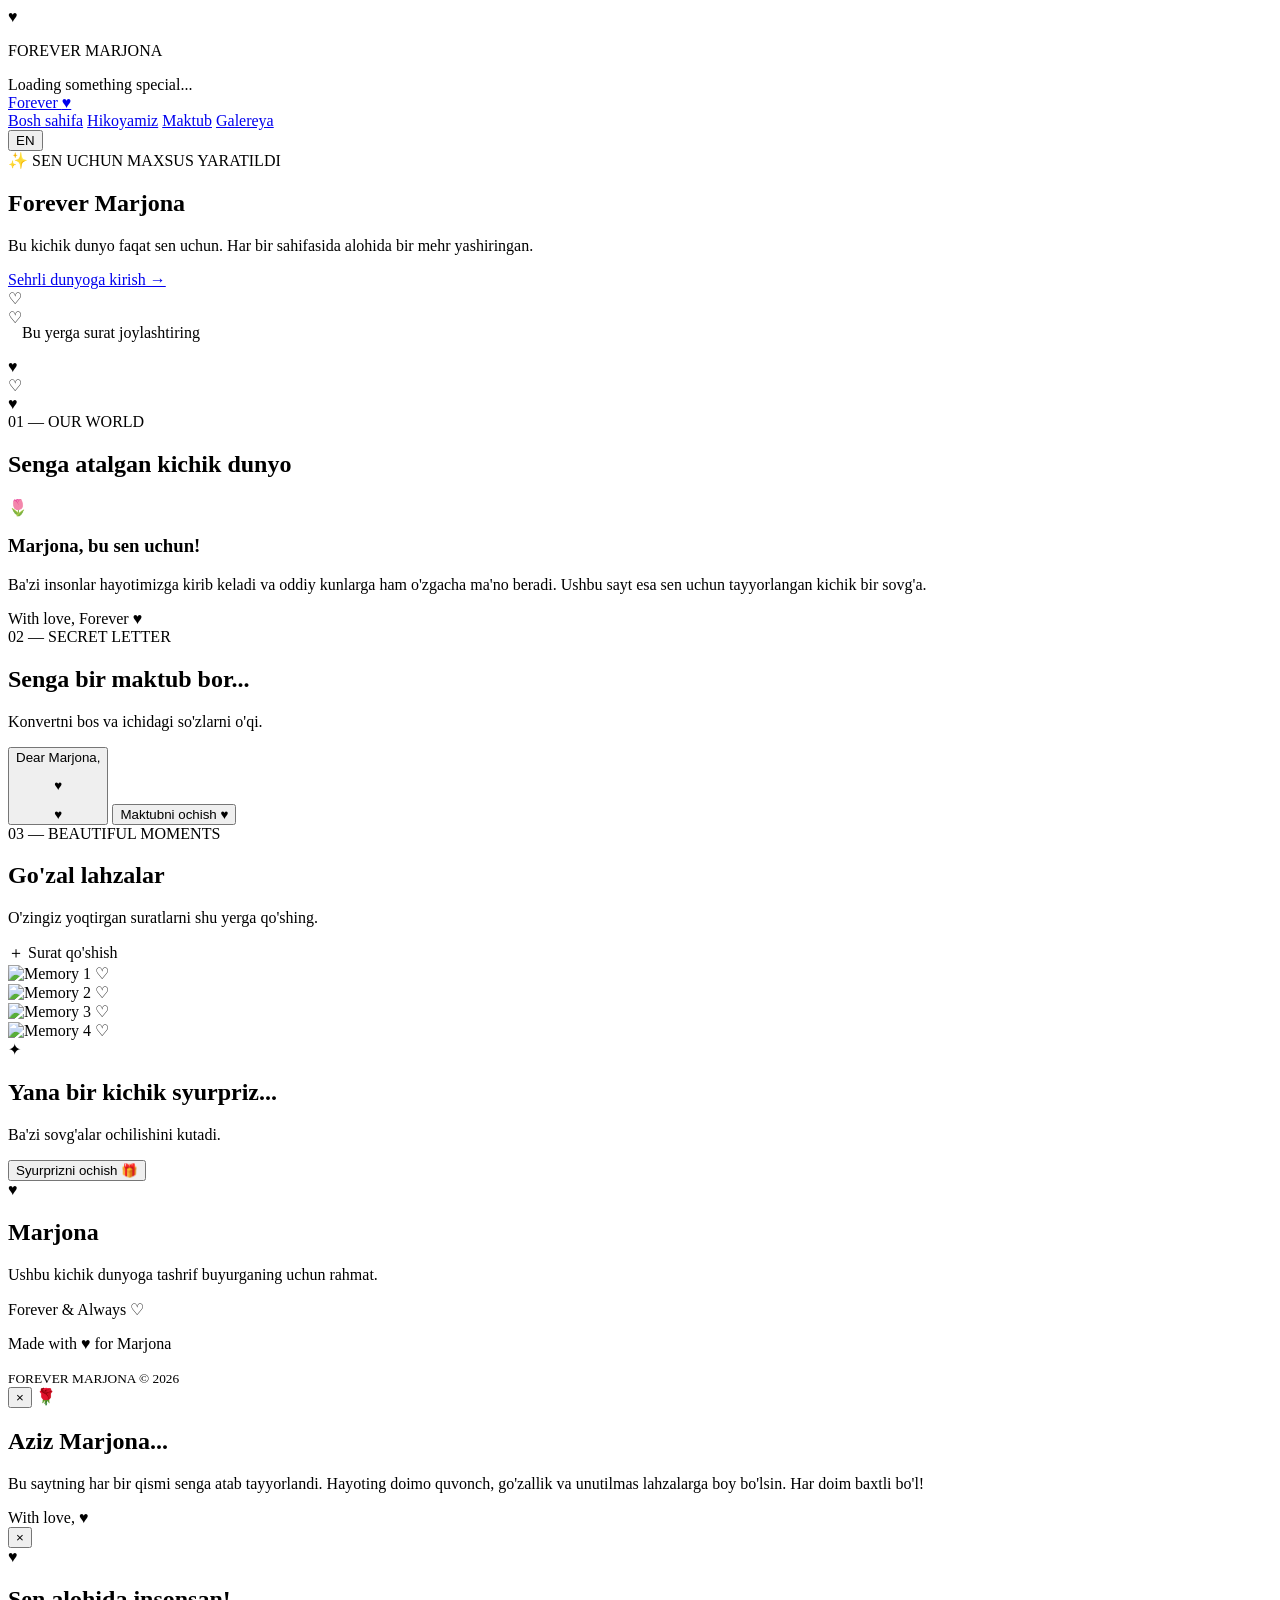
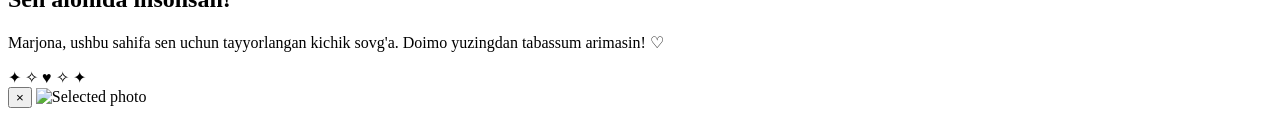
==== index.html @ 2c472451 "Rename index (1).html to index.html" ====
<!DOCTYPE html>
<html lang="uz">

<head>
  <meta charset="UTF-8">
  <meta name="viewport" content="width=device-width, initial-scale=1.0">
  <meta name="theme-color" content="#fff0f5">
  <meta name="description" content="Forever Marjona — sen uchun yaratilgan alohida dunyo.">
  <title>Forever Marjona ❤️</title>
  <link rel="preconnect" href="https://fonts.googleapis.com">
  <link rel="preconnect" href="https://fonts.gstatic.com" crossorigin>
  <link href="https://fonts.googleapis.com/css2?family=Great+Vibes&family=Playfair+Display:wght@400;500;600;700&family=Poppins:wght@300;400;500;600&display=swap" rel="stylesheet">
  <link rel="stylesheet" href="style.css">
</head>

<body>
  
  <div class="loader" id="loader">
    <div class="loader-heart">♥</div>
    <p>FOREVER MARJONA</p>
    <span>Loading something special...</span>
  </div>
  
  <div class="hearts-background" id="heartsBackground"></div>
  
  <header class="navbar">
    <a href="#home" class="logo">Forever <span>♥</span></a>
    
    <nav>
      <a href="#home" data-i18n="navHome">Bosh sahifa</a>
      <a href="#story" data-i18n="navStory">Hikoyamiz</a>
      <a href="#letter" data-i18n="navLetter">Maktub</a>
      <a href="#gallery" data-i18n="navGallery">Galereya</a>
    </nav>
    
    <button id="languageBtn" class="language-btn">EN</button>
  </header>
  
  <main>
    
    <!-- HERO -->
    <section class="hero" id="home">
      <div class="hero-content">
        <span class="eyebrow" data-i18n="heroSmall">
          ✨ SEN UCHUN MAXSUS YARATILDI
        </span>
        
        <h1>
          Forever
          <span>Marjona</span>
        </h1>
        
        <p class="hero-description" data-i18n="heroText">
          Bu kichik dunyo faqat sen uchun.
          Har bir sahifasida alohida bir mehr yashiringan.
        </p>
        
        <a href="#story" class="primary-btn" data-i18n="heroButton">
          Sehrli dunyoga kirish →
        </a>
        
        <div class="hero-decoration">♡</div>
      </div>
      
      <div class="hero-image">
        <div class="photo-frame">
          <img src="images/photo1.jpg" alt="Marjona uchun maxsus surat" onerror="this.style.display='none';this.nextElementSibling.style.display='flex'">
          <div class="photo-placeholder">
            <span>♡</span>
            <p data-i18n="photoPlaceholder">Bu yerga surat joylashtiring</p>
          </div>
        </div>
        <div class="floating-heart heart-one">♥</div>
        <div class="floating-heart heart-two">♡</div>
        <div class="floating-heart heart-three">♥</div>
      </div>
    </section>
    
    <!-- STORY -->
    <section class="section story-section" id="story">
      <div class="section-heading">
        <span class="section-label">01 — OUR WORLD</span>
        <h2 data-i18n="storyTitle">Senga atalgan kichik dunyo</h2>
        <div class="heading-line"></div>
      </div>
      
      <div class="story-card">
        <div class="story-icon">🌷</div>
        <h3 data-i18n="storyCardTitle">Marjona, bu sen uchun!</h3>
        <p data-i18n="storyText">
          Ba'zi insonlar hayotimizga kirib keladi va oddiy kunlarga
          ham o'zgacha ma'no beradi. Ushbu sayt esa sen uchun
          tayyorlangan kichik bir sovg'a.
        </p>
        <div class="story-signature">With love, Forever ♥</div>
      </div>
    </section>
    
    <!-- LOVE LETTER -->
    <section class="section letter-section" id="letter">
      <div class="section-heading">
        <span class="section-label">02 — SECRET LETTER</span>
        <h2 data-i18n="letterTitle">Senga bir maktub bor...</h2>
        <div class="heading-line"></div>
        <p data-i18n="letterSubtitle">Konvertni bos va ichidagi so'zlarni o'qi.</p>
      </div>
      
      <button class="envelope" id="envelope" aria-label="Open letter">
        <div class="envelope-back"></div>
        <div class="letter-paper">
          <span>Dear Marjona,</span>
          <p>♥</p>
        </div>
        <div class="envelope-flap"></div>
        <div class="envelope-front"></div>
        <div class="envelope-heart">♥</div>
      </button>
      
      <button class="text-btn" id="openLetterBtn" data-i18n="openLetter">
        Maktubni ochish ♥
      </button>
    </section>
    
    <!-- GALLERY -->
    <section class="section gallery-section" id="gallery">
      <div class="section-heading">
        <span class="section-label">03 — BEAUTIFUL MOMENTS</span>
        <h2 data-i18n="galleryTitle">Go'zal lahzalar</h2>
        <div class="heading-line"></div>
        <p data-i18n="gallerySubtitle">
          O'zingiz yoqtirgan suratlarni shu yerga qo'shing.
        </p>
      </div>
      
      <label for="photoUpload" class="upload-btn">
        <span>＋</span>
        <span data-i18n="uploadText">Surat qo'shish</span>
      </label>
      <input type="file" id="photoUpload" accept="image/*" multiple hidden>
      
      <div class="gallery-grid" id="galleryGrid">
        <div class="gallery-item">
          <img src="images/photo1.jpg" alt="Memory 1">
          <span>♡</span>
        </div>
        <div class="gallery-item">
          <img src="images/photo2.jpg" alt="Memory 2">
          <span>♡</span>
        </div>
        <div class="gallery-item">
          <img src="images/photo3.jpg" alt="Memory 3">
          <span>♡</span>
        </div>
        <div class="gallery-item">
          <img src="images/photo4.jpg" alt="Memory 4">
          <span>♡</span>
        </div>
      </div>
    </section>
    
    <!-- SURPRISE -->
    <section class="surprise-section">
      <div class="surprise-content">
        <span class="surprise-star">✦</span>
        <h2 data-i18n="surpriseTitle">Yana bir kichik syurpriz...</h2>
        <p data-i18n="surpriseText">
          Ba'zi sovg'alar ochilishini kutadi.
        </p>
        <button class="primary-btn" id="surpriseBtn" data-i18n="surpriseButton">
          Syurprizni ochish 🎁
        </button>
      </div>
    </section>
    
    <!-- FINAL -->
    <section class="final-section">
      <div class="final-heart">♥</div>
      <h2>Marjona</h2>
      <p data-i18n="finalText">Ushbu kichik dunyoga tashrif buyurganing uchun rahmat.</p>
      <span class="final-signature">Forever & Always ♡</span>
    </section>
    
  </main>
  
  <footer>
    <p>Made with <span>♥</span> for Marjona</p>
    <small>FOREVER MARJONA © 2026</small>
  </footer>
  
  <!-- LETTER MODAL -->
  <div class="modal" id="letterModal">
    <div class="modal-content letter-modal-content">
      <button class="close-btn" data-close="letterModal">×</button>
      <span class="modal-flower">🌹</span>
      <h2 data-i18n="modalLetterTitle">Aziz Marjona...</h2>
      <p data-i18n="modalLetterText">
        Bu saytning har bir qismi senga atab tayyorlandi.
        Hayoting doimo quvonch, go'zallik va unutilmas
        lahzalarga boy bo'lsin. Har doim baxtli bo'l!
      </p>
      <div class="modal-signature">With love, ♥</div>
    </div>
  </div>
  
  <!-- SURPRISE MODAL -->
  <div class="modal" id="surpriseModal">
    <div class="modal-content surprise-modal-content">
      <button class="close-btn" data-close="surpriseModal">×</button>
      <div class="big-heart">♥</div>
      <h2 data-i18n="modalSurpriseTitle">Sen alohida insonsan!</h2>
      <p data-i18n="modalSurpriseText">
        Marjona, ushbu sahifa sen uchun tayyorlangan
        kichik sovg'a. Doimo yuzingdan tabassum arimasin! ♡
      </p>
      <div class="sparkles">✦ ✧ ♥ ✧ ✦</div>
    </div>
  </div>
  
  <!-- IMAGE VIEWER -->
  <div class="modal image-modal" id="imageModal">
    <div class="image-viewer">
      <button class="close-btn" data-close="imageModal">×</button>
      <img id="expandedImage" src="" alt="Selected photo">
    </div>
  </div>
  
  <script src="script.js"></script>
</body>

</html>
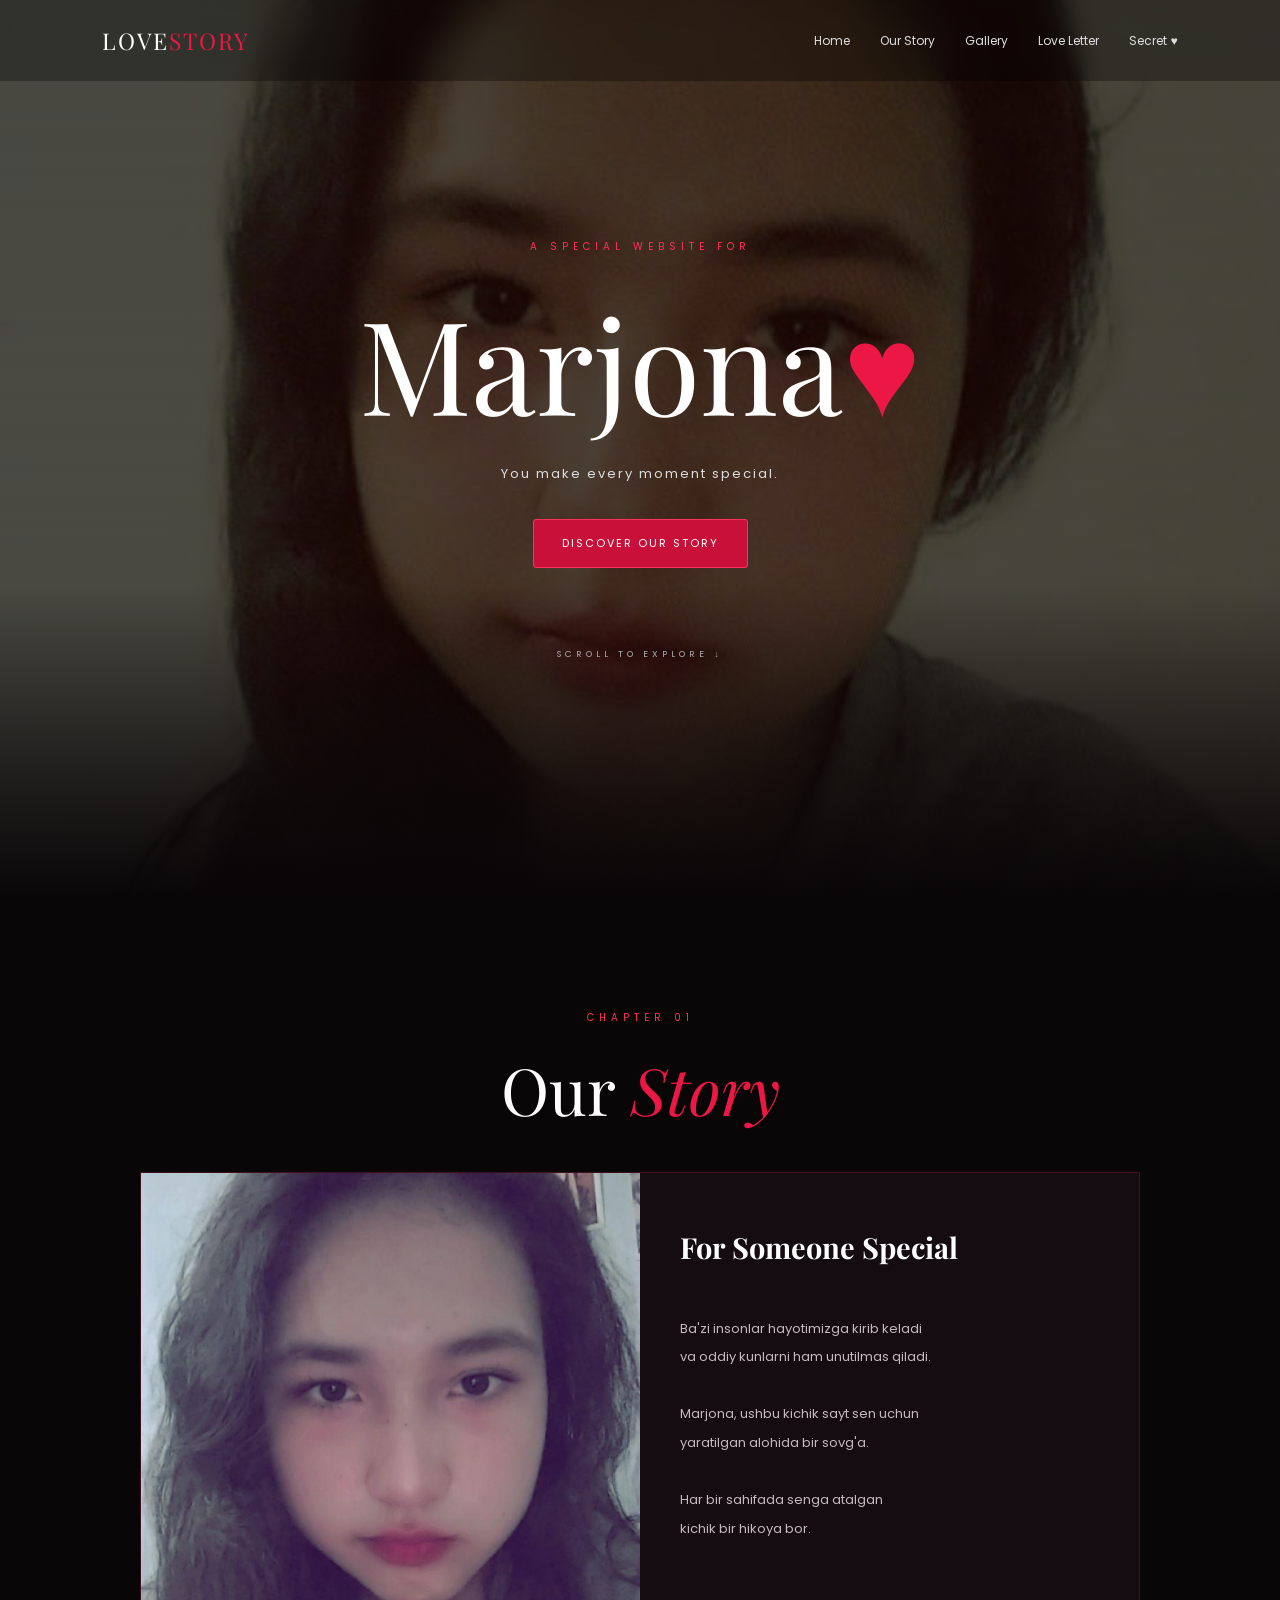
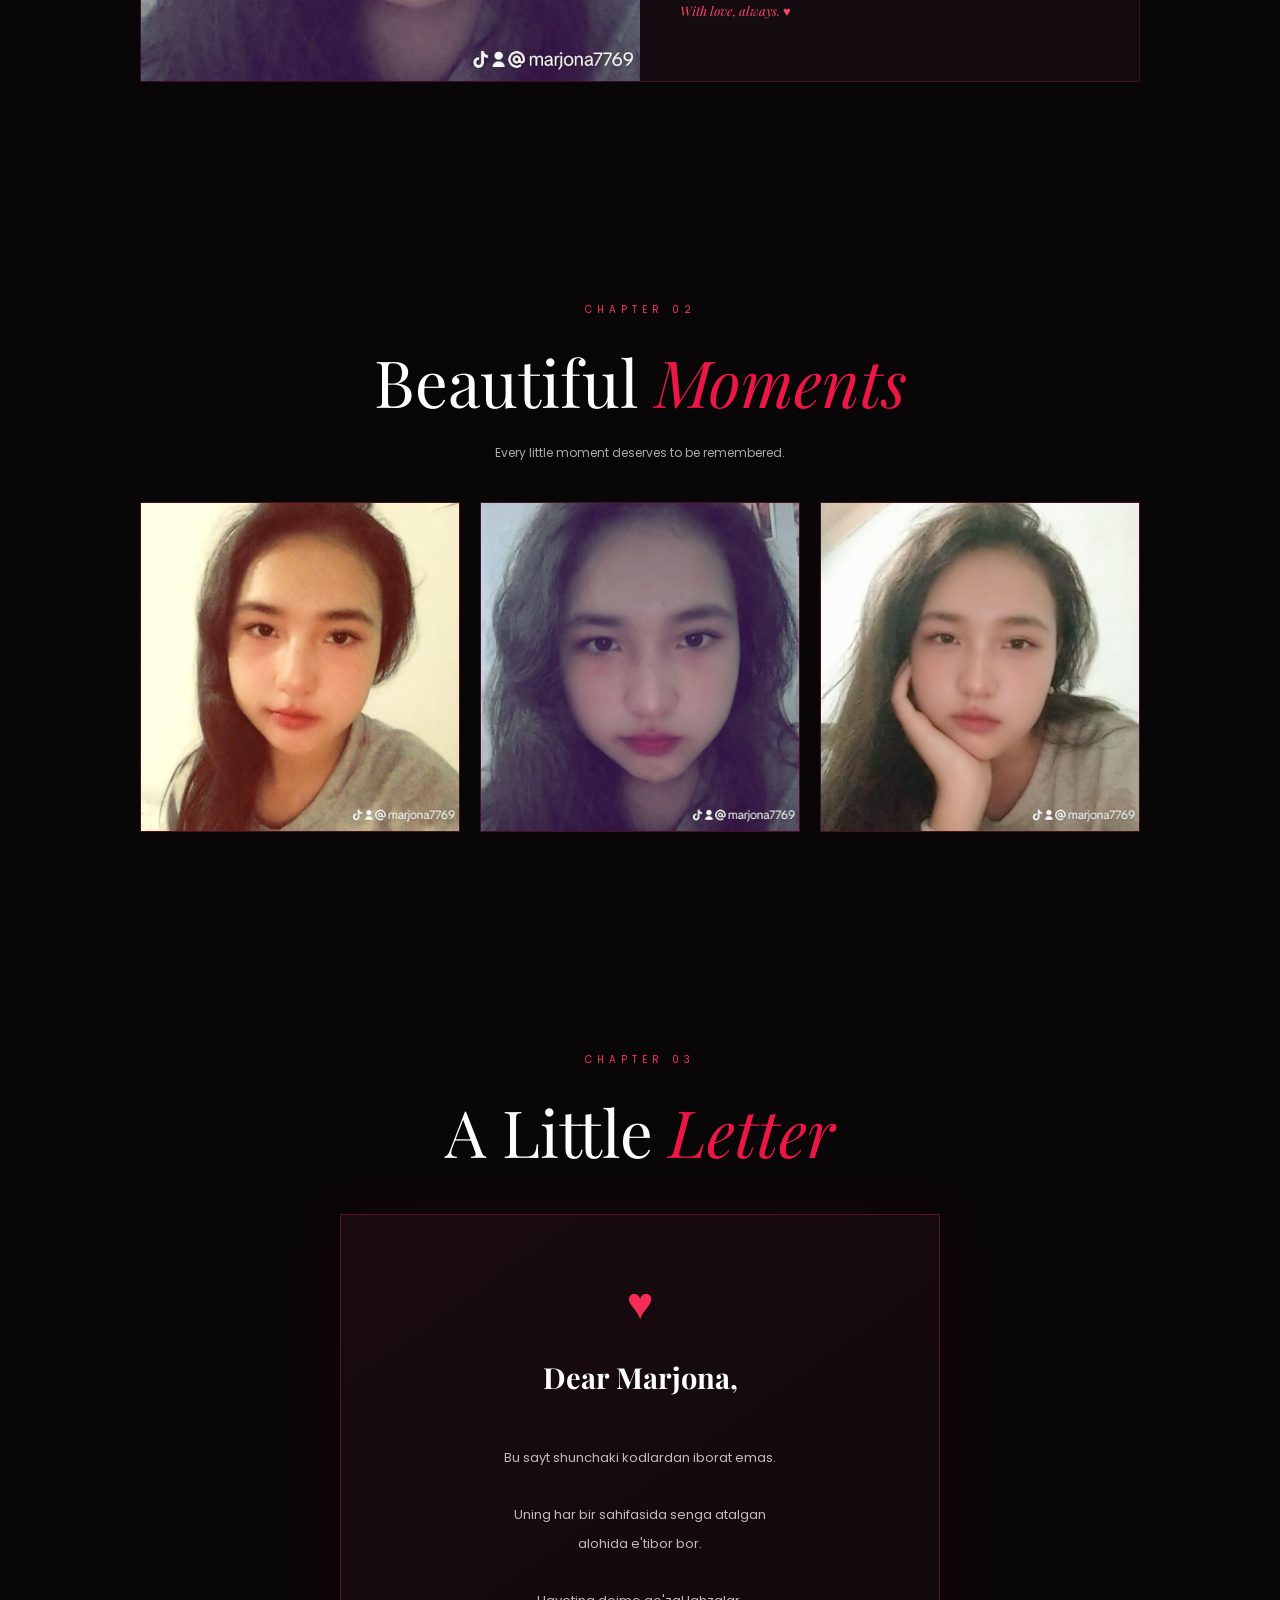
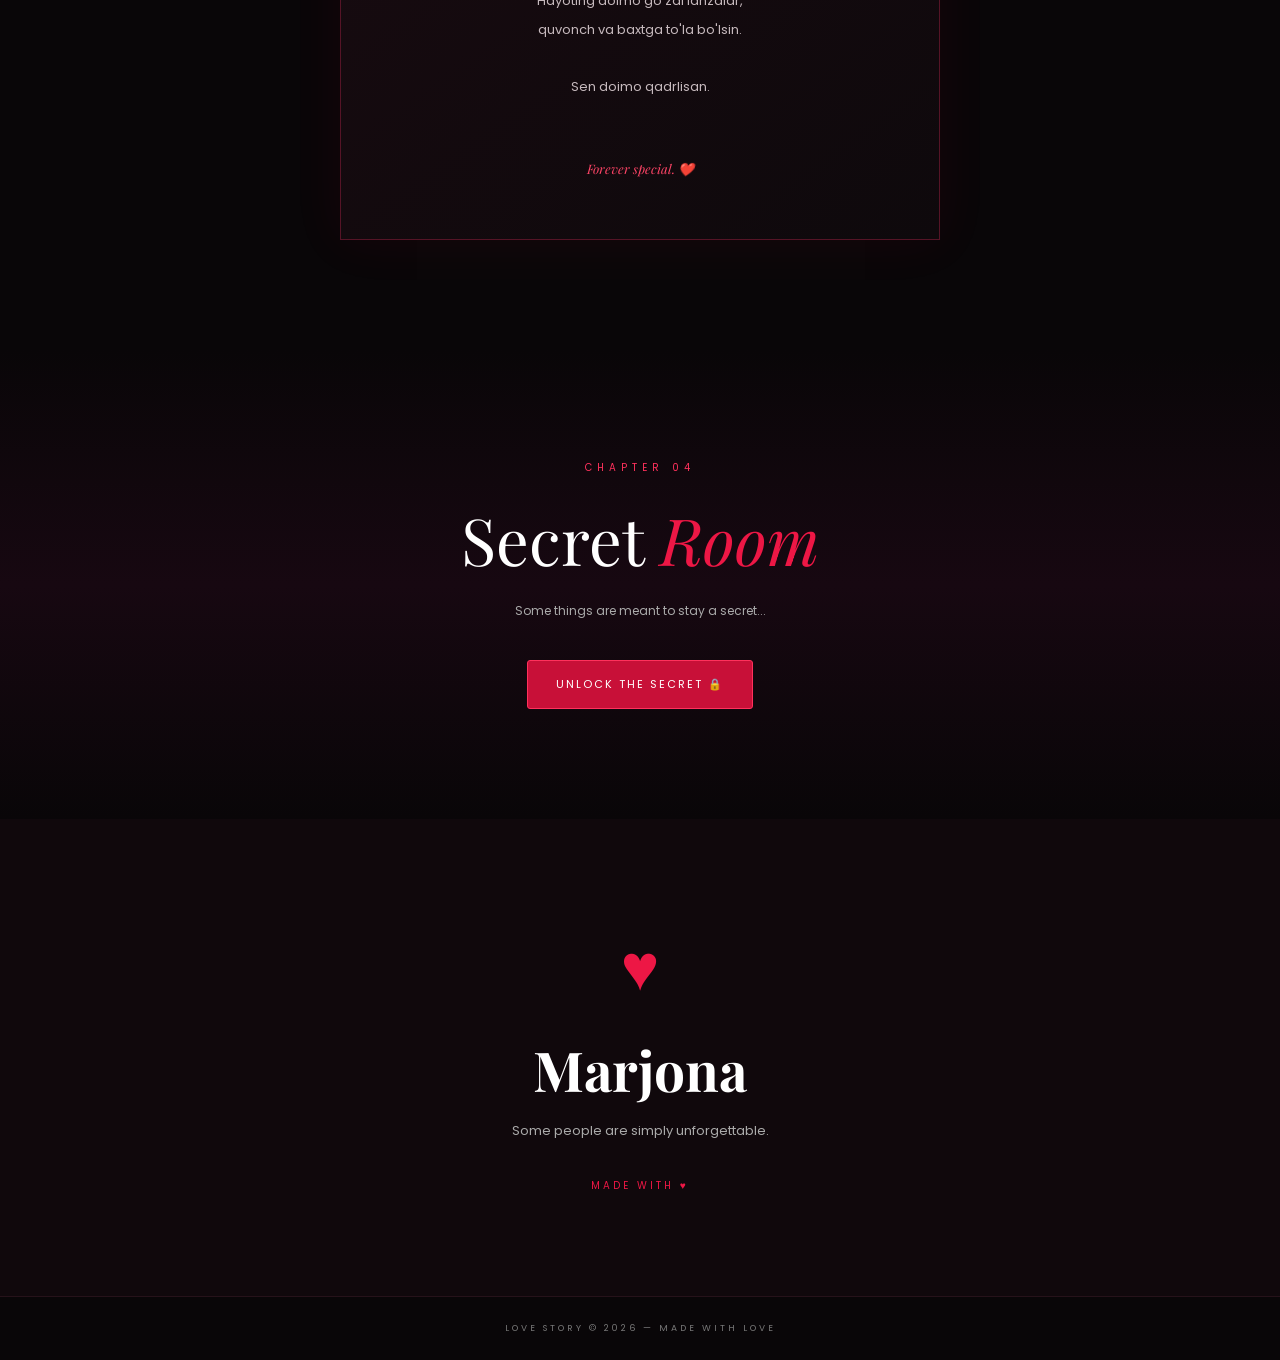
==== commit 6268cc0f: "Add files via upload" ====
--- a/index.html
+++ b/index.html
@@ -1,230 +1,226 @@
+
 <!DOCTYPE html>
 <html lang="uz">
-
 <head>
   <meta charset="UTF-8">
   <meta name="viewport" content="width=device-width, initial-scale=1.0">
-  <meta name="theme-color" content="#fff0f5">
-  <meta name="description" content="Forever Marjona — sen uchun yaratilgan alohida dunyo.">
-  <title>Forever Marjona ❤️</title>
+  <meta name="theme-color" content="#090608">
+  <meta name="description" content="A special LOVE STORY website for Marjona.">
+  <title>LOVE STORY | Marjona ❤️</title>
+  <link rel="stylesheet" href="style.css">
   <link rel="preconnect" href="https://fonts.googleapis.com">
   <link rel="preconnect" href="https://fonts.gstatic.com" crossorigin>
-  <link href="https://fonts.googleapis.com/css2?family=Great+Vibes&family=Playfair+Display:wght@400;500;600;700&family=Poppins:wght@300;400;500;600&display=swap" rel="stylesheet">
-  <link rel="stylesheet" href="style.css">
+  <link href="https://fonts.googleapis.com/css2?family=Playfair+Display:ital,wght@0,400;0,600;1,500&family=Poppins:wght@300;400;500;600&display=swap" rel="stylesheet">
 </head>
-
 <body>
-  
+
   <div class="loader" id="loader">
     <div class="loader-heart">♥</div>
-    <p>FOREVER MARJONA</p>
-    <span>Loading something special...</span>
+    <p>LOVE STORY</p>
   </div>
-  
-  <div class="hearts-background" id="heartsBackground"></div>
-  
-  <header class="navbar">
-    <a href="#home" class="logo">Forever <span>♥</span></a>
-    
-    <nav>
-      <a href="#home" data-i18n="navHome">Bosh sahifa</a>
-      <a href="#story" data-i18n="navStory">Hikoyamiz</a>
-      <a href="#letter" data-i18n="navLetter">Maktub</a>
-      <a href="#gallery" data-i18n="navGallery">Galereya</a>
+
+  <header>
+    <a href="#home" class="logo">LOVE<span>STORY</span></a>
+    <button class="menu-btn" id="menuBtn" aria-label="Menu">☰</button>
+
+    <nav id="nav">
+      <a href="#home">Home</a>
+      <a href="#story">Our Story</a>
+      <a href="#gallery">Gallery</a>
+      <a href="#letter">Love Letter</a>
+      <a href="#secret">Secret ♥</a>
     </nav>
-    
-    <button id="languageBtn" class="language-btn">EN</button>
   </header>
-  
+
   <main>
-    
+
     <!-- HERO -->
     <section class="hero" id="home">
+      <div class="hero-overlay"></div>
+
       <div class="hero-content">
-        <span class="eyebrow" data-i18n="heroSmall">
-          ✨ SEN UCHUN MAXSUS YARATILDI
-        </span>
-        
-        <h1>
-          Forever
-          <span>Marjona</span>
-        </h1>
-        
-        <p class="hero-description" data-i18n="heroText">
-          Bu kichik dunyo faqat sen uchun.
-          Har bir sahifasida alohida bir mehr yashiringan.
+        <p class="eyebrow">A SPECIAL WEBSITE FOR</p>
+        <h1>Marjona<span>♥</span></h1>
+        <p class="hero-subtitle">
+          You make every moment special.
         </p>
-        
-        <a href="#story" class="primary-btn" data-i18n="heroButton">
-          Sehrli dunyoga kirish →
+
+        <a href="#story" class="main-btn">
+          DISCOVER OUR STORY
         </a>
-        
-        <div class="hero-decoration">♡</div>
-      </div>
-      
-      <div class="hero-image">
-        <div class="photo-frame">
-          <img src="images/photo1.jpg" alt="Marjona uchun maxsus surat" onerror="this.style.display='none';this.nextElementSibling.style.display='flex'">
-          <div class="photo-placeholder">
-            <span>♡</span>
-            <p data-i18n="photoPlaceholder">Bu yerga surat joylashtiring</p>
-          </div>
-        </div>
-        <div class="floating-heart heart-one">♥</div>
-        <div class="floating-heart heart-two">♡</div>
-        <div class="floating-heart heart-three">♥</div>
-      </div>
-    </section>
-    
+
+        <div class="scroll-text">
+          SCROLL TO EXPLORE ↓
+        </div>
+      </div>
+    </section>
+
     <!-- STORY -->
-    <section class="section story-section" id="story">
-      <div class="section-heading">
-        <span class="section-label">01 — OUR WORLD</span>
-        <h2 data-i18n="storyTitle">Senga atalgan kichik dunyo</h2>
-        <div class="heading-line"></div>
-      </div>
-      
+    <section class="story section" id="story">
+      <p class="eyebrow">CHAPTER 01</p>
+      <h2>Our <span>Story</span></h2>
+
       <div class="story-card">
-        <div class="story-icon">🌷</div>
-        <h3 data-i18n="storyCardTitle">Marjona, bu sen uchun!</h3>
-        <p data-i18n="storyText">
-          Ba'zi insonlar hayotimizga kirib keladi va oddiy kunlarga
-          ham o'zgacha ma'no beradi. Ushbu sayt esa sen uchun
-          tayyorlangan kichik bir sovg'a.
+        <div class="story-image"></div>
+
+        <div class="story-text">
+          <h3>For Someone Special</h3>
+
+          <p>
+            Ba'zi insonlar hayotimizga kirib keladi
+            va oddiy kunlarni ham unutilmas qiladi.
+
+            Marjona, ushbu kichik sayt sen uchun
+            yaratilgan alohida bir sovg'a.
+
+            Har bir sahifada senga atalgan
+            kichik bir hikoya bor.
+          </p>
+
+          <p class="signature">
+            With love, always. ♥
+          </p>
+        </div>
+      </div>
+    </section>
+
+    <!-- GALLERY -->
+    <section class="gallery section" id="gallery">
+      <p class="eyebrow">CHAPTER 02</p>
+      <h2>Beautiful <span>Moments</span></h2>
+
+      <p class="section-desc">
+        Every little moment deserves to be remembered.
+      </p>
+
+      <div class="gallery-grid">
+        <div class="gallery-item">
+          <img src="images/photo1.jpg" alt="Memory 1" loading="lazy">
+        </div>
+
+        <div class="gallery-item">
+          <img src="images/photo2.jpg" alt="Memory 2" loading="lazy">
+        </div>
+
+        <div class="gallery-item">
+          <img src="images/photo3.jpg" alt="Memory 3" loading="lazy">
+        </div>
+      </div>
+    </section>
+
+    <!-- LETTER -->
+    <section class="letter section" id="letter">
+      <p class="eyebrow">CHAPTER 03</p>
+      <h2>A Little <span>Letter</span></h2>
+
+      <div class="letter-card">
+        <div class="letter-heart">♥</div>
+
+        <h3>Dear Marjona,</h3>
+
+        <p>
+          Bu sayt shunchaki kodlardan iborat emas.
+
+          Uning har bir sahifasida senga atalgan
+          alohida e'tibor bor.
+
+          Hayoting doimo go'zal lahzalar,
+          quvonch va baxtga to'la bo'lsin.
+
+          Sen doimo qadrlisan.
         </p>
-        <div class="story-signature">With love, Forever ♥</div>
-      </div>
-    </section>
-    
-    <!-- LOVE LETTER -->
-    <section class="section letter-section" id="letter">
-      <div class="section-heading">
-        <span class="section-label">02 — SECRET LETTER</span>
-        <h2 data-i18n="letterTitle">Senga bir maktub bor...</h2>
-        <div class="heading-line"></div>
-        <p data-i18n="letterSubtitle">Konvertni bos va ichidagi so'zlarni o'qi.</p>
-      </div>
-      
-      <button class="envelope" id="envelope" aria-label="Open letter">
-        <div class="envelope-back"></div>
-        <div class="letter-paper">
-          <span>Dear Marjona,</span>
-          <p>♥</p>
-        </div>
-        <div class="envelope-flap"></div>
-        <div class="envelope-front"></div>
-        <div class="envelope-heart">♥</div>
+
+        <p class="signature">
+          Forever special. ❤️
+        </p>
+      </div>
+    </section>
+
+    <!-- SECRET -->
+    <section class="secret section" id="secret">
+      <p class="eyebrow">CHAPTER 04</p>
+      <h2>Secret <span>Room</span></h2>
+
+      <p class="section-desc">
+        Some things are meant to stay a secret...
+      </p>
+
+      <button class="main-btn" id="secretBtn">
+        UNLOCK THE SECRET 🔒
       </button>
-      
-      <button class="text-btn" id="openLetterBtn" data-i18n="openLetter">
-        Maktubni ochish ♥
-      </button>
-    </section>
-    
-    <!-- GALLERY -->
-    <section class="section gallery-section" id="gallery">
-      <div class="section-heading">
-        <span class="section-label">03 — BEAUTIFUL MOMENTS</span>
-        <h2 data-i18n="galleryTitle">Go'zal lahzalar</h2>
-        <div class="heading-line"></div>
-        <p data-i18n="gallerySubtitle">
-          O'zingiz yoqtirgan suratlarni shu yerga qo'shing.
-        </p>
-      </div>
-      
-      <label for="photoUpload" class="upload-btn">
-        <span>＋</span>
-        <span data-i18n="uploadText">Surat qo'shish</span>
-      </label>
-      <input type="file" id="photoUpload" accept="image/*" multiple hidden>
-      
-      <div class="gallery-grid" id="galleryGrid">
-        <div class="gallery-item">
-          <img src="images/photo1.jpg" alt="Memory 1">
-          <span>♡</span>
-        </div>
-        <div class="gallery-item">
-          <img src="images/photo2.jpg" alt="Memory 2">
-          <span>♡</span>
-        </div>
-        <div class="gallery-item">
-          <img src="images/photo3.jpg" alt="Memory 3">
-          <span>♡</span>
-        </div>
-        <div class="gallery-item">
-          <img src="images/photo4.jpg" alt="Memory 4">
-          <span>♡</span>
-        </div>
-      </div>
-    </section>
-    
-    <!-- SURPRISE -->
-    <section class="surprise-section">
-      <div class="surprise-content">
-        <span class="surprise-star">✦</span>
-        <h2 data-i18n="surpriseTitle">Yana bir kichik syurpriz...</h2>
-        <p data-i18n="surpriseText">
-          Ba'zi sovg'alar ochilishini kutadi.
-        </p>
-        <button class="primary-btn" id="surpriseBtn" data-i18n="surpriseButton">
-          Syurprizni ochish 🎁
-        </button>
-      </div>
-    </section>
-    
+    </section>
+
     <!-- FINAL -->
     <section class="final-section">
       <div class="final-heart">♥</div>
       <h2>Marjona</h2>
-      <p data-i18n="finalText">Ushbu kichik dunyoga tashrif buyurganing uchun rahmat.</p>
-      <span class="final-signature">Forever & Always ♡</span>
-    </section>
-    
+
+      <p>
+        Some people are simply unforgettable.
+      </p>
+
+      <span>MADE WITH ♥</span>
+    </section>
+
   </main>
-  
-  <footer>
-    <p>Made with <span>♥</span> for Marjona</p>
-    <small>FOREVER MARJONA © 2026</small>
-  </footer>
-  
-  <!-- LETTER MODAL -->
-  <div class="modal" id="letterModal">
-    <div class="modal-content letter-modal-content">
-      <button class="close-btn" data-close="letterModal">×</button>
-      <span class="modal-flower">🌹</span>
-      <h2 data-i18n="modalLetterTitle">Aziz Marjona...</h2>
-      <p data-i18n="modalLetterText">
-        Bu saytning har bir qismi senga atab tayyorlandi.
-        Hayoting doimo quvonch, go'zallik va unutilmas
-        lahzalarga boy bo'lsin. Har doim baxtli bo'l!
-      </p>
-      <div class="modal-signature">With love, ♥</div>
+
+  <!-- PASSWORD MODAL -->
+  <div class="modal" id="passwordModal">
+    <div class="modal-box">
+
+      <button class="close" id="closeModal">×</button>
+
+      <div class="modal-heart">♥</div>
+
+      <h2>Secret Room</h2>
+      <p>Enter your special code</p>
+
+      <input
+        type="password"
+        id="passwordInput"
+        placeholder="Enter password"
+        maxlength="20"
+        autocomplete="off"
+      >
+
+      <button class="main-btn" id="unlockBtn">
+        UNLOCK ♥
+      </button>
+
+      <p id="errorMsg" class="error"></p>
     </div>
   </div>
-  
-  <!-- SURPRISE MODAL -->
-  <div class="modal" id="surpriseModal">
-    <div class="modal-content surprise-modal-content">
-      <button class="close-btn" data-close="surpriseModal">×</button>
-      <div class="big-heart">♥</div>
-      <h2 data-i18n="modalSurpriseTitle">Sen alohida insonsan!</h2>
-      <p data-i18n="modalSurpriseText">
-        Marjona, ushbu sahifa sen uchun tayyorlangan
-        kichik sovg'a. Doimo yuzingdan tabassum arimasin! ♡
-      </p>
-      <div class="sparkles">✦ ✧ ♥ ✧ ✦</div>
+
+  <!-- SECRET CONTENT -->
+  <div class="modal" id="secretRoom">
+    <div class="modal-box secret-content">
+
+      <button class="close" id="closeSecret">×</button>
+
+      <div class="modal-heart">♥</div>
+
+      <p class="eyebrow">A LITTLE SURPRISE</p>
+
+      <h2>For Marjona</h2>
+
+      <p class="secret-message">
+        Marjona ❤️
+
+        Sen ushbu saytning eng alohida qismisan.
+
+        Bu kichik sovg'a faqat sen uchun.
+
+        Doimo baxtli bo'l!
+      </p>
+
+      <span class="signature">With love ♥</span>
     </div>
   </div>
-  
-  <!-- IMAGE VIEWER -->
-  <div class="modal image-modal" id="imageModal">
-    <div class="image-viewer">
-      <button class="close-btn" data-close="imageModal">×</button>
-      <img id="expandedImage" src="" alt="Selected photo">
-    </div>
-  </div>
-  
+
+  <footer>
+    LOVE STORY © 2026 — MADE WITH LOVE
+  </footer>
+
   <script src="script.js"></script>
 </body>
-
 </html>
--- a/style.css
+++ b/style.css
@@ -0,0 +1,488 @@
+
+* {
+  margin: 0;
+  padding: 0;
+  box-sizing: border-box;
+}
+
+html {
+  scroll-behavior: smooth;
+}
+
+body {
+  background: #090608;
+  color: #fff;
+  font-family: 'Poppins', sans-serif;
+  overflow-x: hidden;
+}
+
+.loader {
+  position: fixed;
+  inset: 0;
+  z-index: 999;
+  background: #090608;
+  display: flex;
+  align-items: center;
+  justify-content: center;
+  flex-direction: column;
+  gap: 15px;
+  transition: opacity .7s, visibility .7s;
+}
+
+.loader.hide {
+  opacity: 0;
+  visibility: hidden;
+}
+
+.loader-heart {
+  color: #ed1745;
+  font-size: 55px;
+  animation: pulse 1s infinite;
+}
+
+.loader p {
+  letter-spacing: 7px;
+  font-size: 12px;
+}
+
+header {
+  position: absolute;
+  top: 0;
+  left: 0;
+  width: 100%;
+  z-index: 10;
+  padding: 25px 8%;
+  display: flex;
+  justify-content: space-between;
+  align-items: center;
+  background: rgba(0,0,0,.3);
+  backdrop-filter: blur(10px);
+}
+
+.logo {
+  font-family: 'Playfair Display', serif;
+  font-size: 23px;
+  color: white;
+  text-decoration: none;
+  letter-spacing: 2px;
+}
+
+.logo span {
+  color: #ed1745;
+}
+
+nav {
+  display: flex;
+  gap: 30px;
+}
+
+nav a {
+  color: #ddd;
+  font-size: 12px;
+  text-decoration: none;
+  transition: .3s;
+}
+
+nav a:hover {
+  color: #ff315c;
+}
+
+.menu-btn {
+  display: none;
+  color: white;
+  background: none;
+  border: none;
+  font-size: 26px;
+  cursor: pointer;
+}
+
+.hero {
+  min-height: 100vh;
+  display: flex;
+  align-items: center;
+  justify-content: center;
+  text-align: center;
+  position: relative;
+
+  background:
+    linear-gradient(rgba(0,0,0,.65),rgba(0,0,0,.75)),
+    url("images/photo1.jpg") center/cover;
+}
+
+.hero-overlay {
+  position: absolute;
+  inset: 0;
+  background: linear-gradient(
+    0deg,
+    #090608 0%,
+    transparent 35%,
+    rgba(0,0,0,.2)
+  );
+}
+
+.hero-content {
+  position: relative;
+  z-index: 2;
+  padding: 20px;
+  animation: appear 1.5s ease;
+}
+
+.eyebrow {
+  color: #ff315c;
+  font-size: 10px;
+  letter-spacing: 5px;
+  margin-bottom: 20px;
+}
+
+.hero h1 {
+  font-family: 'Playfair Display', serif;
+  font-size: clamp(65px,12vw,130px);
+  font-weight: 400;
+}
+
+.hero h1 span {
+  color: #ed1745;
+}
+
+.hero-subtitle {
+  color: #ddd;
+  letter-spacing: 2px;
+  margin: 15px 0 35px;
+  font-size: 13px;
+}
+
+.main-btn {
+  display: inline-block;
+  background: #c81038;
+  border: 1px solid #ff315c;
+  border-radius: 3px;
+  color: white;
+  padding: 15px 28px;
+  text-decoration: none;
+  font-family: inherit;
+  font-size: 11px;
+  letter-spacing: 2px;
+  cursor: pointer;
+  transition: .3s;
+}
+
+.main-btn:hover {
+  background: #f51b4b;
+  box-shadow: 0 0 30px #ed174566;
+  transform: translateY(-3px);
+}
+
+.scroll-text {
+  margin-top: 80px;
+  color: #aaa;
+  font-size: 9px;
+  letter-spacing: 4px;
+}
+
+.section {
+  padding: 110px 9%;
+  text-align: center;
+}
+
+.section h2 {
+  font-family: 'Playfair Display', serif;
+  font-size: clamp(38px,6vw,65px);
+  font-weight: 400;
+  margin-bottom: 40px;
+}
+
+.section h2 span {
+  color: #ed1745;
+  font-style: italic;
+}
+
+.story-card {
+  display: grid;
+  grid-template-columns: 1fr 1fr;
+  max-width: 1000px;
+  margin: auto;
+  background: #140c10;
+  border: 1px solid #39121e;
+  text-align: left;
+}
+
+.story-image {
+  min-height: 370px;
+  background: url("images/photo2.jpg") center/cover;
+}
+
+.story-text {
+  padding: 55px 40px;
+  display: flex;
+  justify-content: center;
+  flex-direction: column;
+}
+
+.story-text h3,
+.letter-card h3 {
+  font-family: 'Playfair Display', serif;
+  font-size: 29px;
+  margin-bottom: 20px;
+}
+
+.story-text p,
+.letter-card p {
+  color: #c6b9bd;
+  font-size: 13px;
+  line-height: 2.2;
+  white-space: pre-line;
+}
+
+.signature {
+  color: #ff4567 !important;
+  font-family: 'Playfair Display', serif;
+  font-style: italic;
+  margin-top: 25px;
+}
+
+.section-desc {
+  color: #aaa;
+  font-size: 12px;
+  margin: -20px 0 40px;
+}
+
+.gallery-grid {
+  display: grid;
+  grid-template-columns: repeat(3,1fr);
+  gap: 20px;
+  max-width: 1000px;
+  margin: auto;
+}
+
+.gallery-item {
+  overflow: hidden;
+  border: 1px solid #471321;
+  height: 330px;
+  background: #140c10;
+}
+
+.gallery-item img {
+  width: 100%;
+  height: 100%;
+  object-fit: cover;
+  transition: .6s;
+}
+
+.gallery-item:hover img {
+  transform: scale(1.1);
+}
+
+.letter-card {
+  max-width: 600px;
+  margin: auto;
+  background: linear-gradient(145deg,#1a0b11,#0e090c);
+  border: 1px solid #551426;
+  padding: 55px 40px;
+  box-shadow: 0 0 50px #e8174010;
+}
+
+.letter-heart,
+.modal-heart {
+  color: #f52c55;
+  font-size: 45px;
+  margin-bottom: 20px;
+  animation: pulse 2s infinite;
+}
+
+.secret {
+  background: linear-gradient(#090608,#170811,#090608);
+}
+
+.final-section {
+  text-align: center;
+  padding: 100px 20px;
+  background: #10080c;
+}
+
+.final-heart {
+  color: #ed1745;
+  font-size: 65px;
+  animation: pulse 1.5s infinite;
+}
+
+.final-section h2 {
+  font-family: 'Playfair Display', serif;
+  font-size: 55px;
+  margin: 15px;
+}
+
+.final-section p {
+  color: #aaa;
+  font-size: 13px;
+  margin-bottom: 30px;
+}
+
+.final-section span {
+  color: #ed1745;
+  font-size: 10px;
+  letter-spacing: 3px;
+}
+
+footer {
+  text-align: center;
+  padding: 25px;
+  color: #777;
+  font-size: 9px;
+  letter-spacing: 3px;
+  border-top: 1px solid #26121a;
+}
+
+/* MODALS */
+
+.modal {
+  display: none;
+  position: fixed;
+  z-index: 100;
+  inset: 0;
+  background: #000d;
+  backdrop-filter: blur(12px);
+  justify-content: center;
+  align-items: center;
+  padding: 20px;
+}
+
+.modal.show {
+  display: flex;
+  animation: appear .3s;
+}
+
+.modal-box {
+  position: relative;
+  width: 100%;
+  max-width: 420px;
+  text-align: center;
+  background: #160b11;
+  border: 1px solid #6d1930;
+  padding: 45px 30px;
+  box-shadow: 0 0 60px #ed174522;
+}
+
+.close {
+  position: absolute;
+  right: 18px;
+  top: 10px;
+  color: #fff;
+  background: none;
+  border: none;
+  font-size: 30px;
+  cursor: pointer;
+}
+
+.modal-box h2 {
+  font-family: 'Playfair Display', serif;
+  font-size: 34px;
+  margin-bottom: 12px;
+}
+
+.modal-box p {
+  color: #aaa;
+  font-size: 12px;
+  margin-bottom: 20px;
+}
+
+.modal-box input {
+  display: block;
+  width: 100%;
+  padding: 15px;
+  background: #090608;
+  border: 1px solid #672039;
+  outline: none;
+  color: white;
+  text-align: center;
+  letter-spacing: 5px;
+  margin: 20px 0;
+}
+
+.modal-box .main-btn {
+  width: 100%;
+}
+
+.error {
+  color: #ff4968 !important;
+  margin-top: 15px;
+}
+
+.secret-message {
+  line-height: 2.2;
+  white-space: pre-line;
+}
+
+@keyframes pulse {
+  50% {
+    transform: scale(1.15);
+  }
+}
+
+@keyframes appear {
+  from {
+    opacity: 0;
+    transform: translateY(20px);
+  }
+  to {
+    opacity: 1;
+    transform: translateY(0);
+  }
+}
+
+/* MOBILE */
+
+@media(max-width:700px) {
+  header {
+    padding: 20px 6%;
+  }
+
+  .menu-btn {
+    display: block;
+  }
+
+  nav {
+    display: none;
+    position: absolute;
+    top: 70px;
+    left: 0;
+    width: 100%;
+    background: #10080c;
+    flex-direction: column;
+    padding: 25px;
+    gap: 22px;
+    text-align: center;
+    border-bottom: 1px solid #551426;
+  }
+
+  nav.active {
+    display: flex;
+  }
+
+  .story-card {
+    grid-template-columns: 1fr;
+  }
+
+  .story-image {
+    min-height: 260px;
+  }
+
+  .story-text {
+    padding: 35px 25px;
+  }
+
+  .gallery-grid {
+    grid-template-columns: 1fr;
+  }
+
+  .gallery-item {
+    height: 300px;
+  }
+
+  .section {
+    padding: 80px 7%;
+  }
+
+  .letter-card {
+    padding: 40px 25px;
+  }
+}
